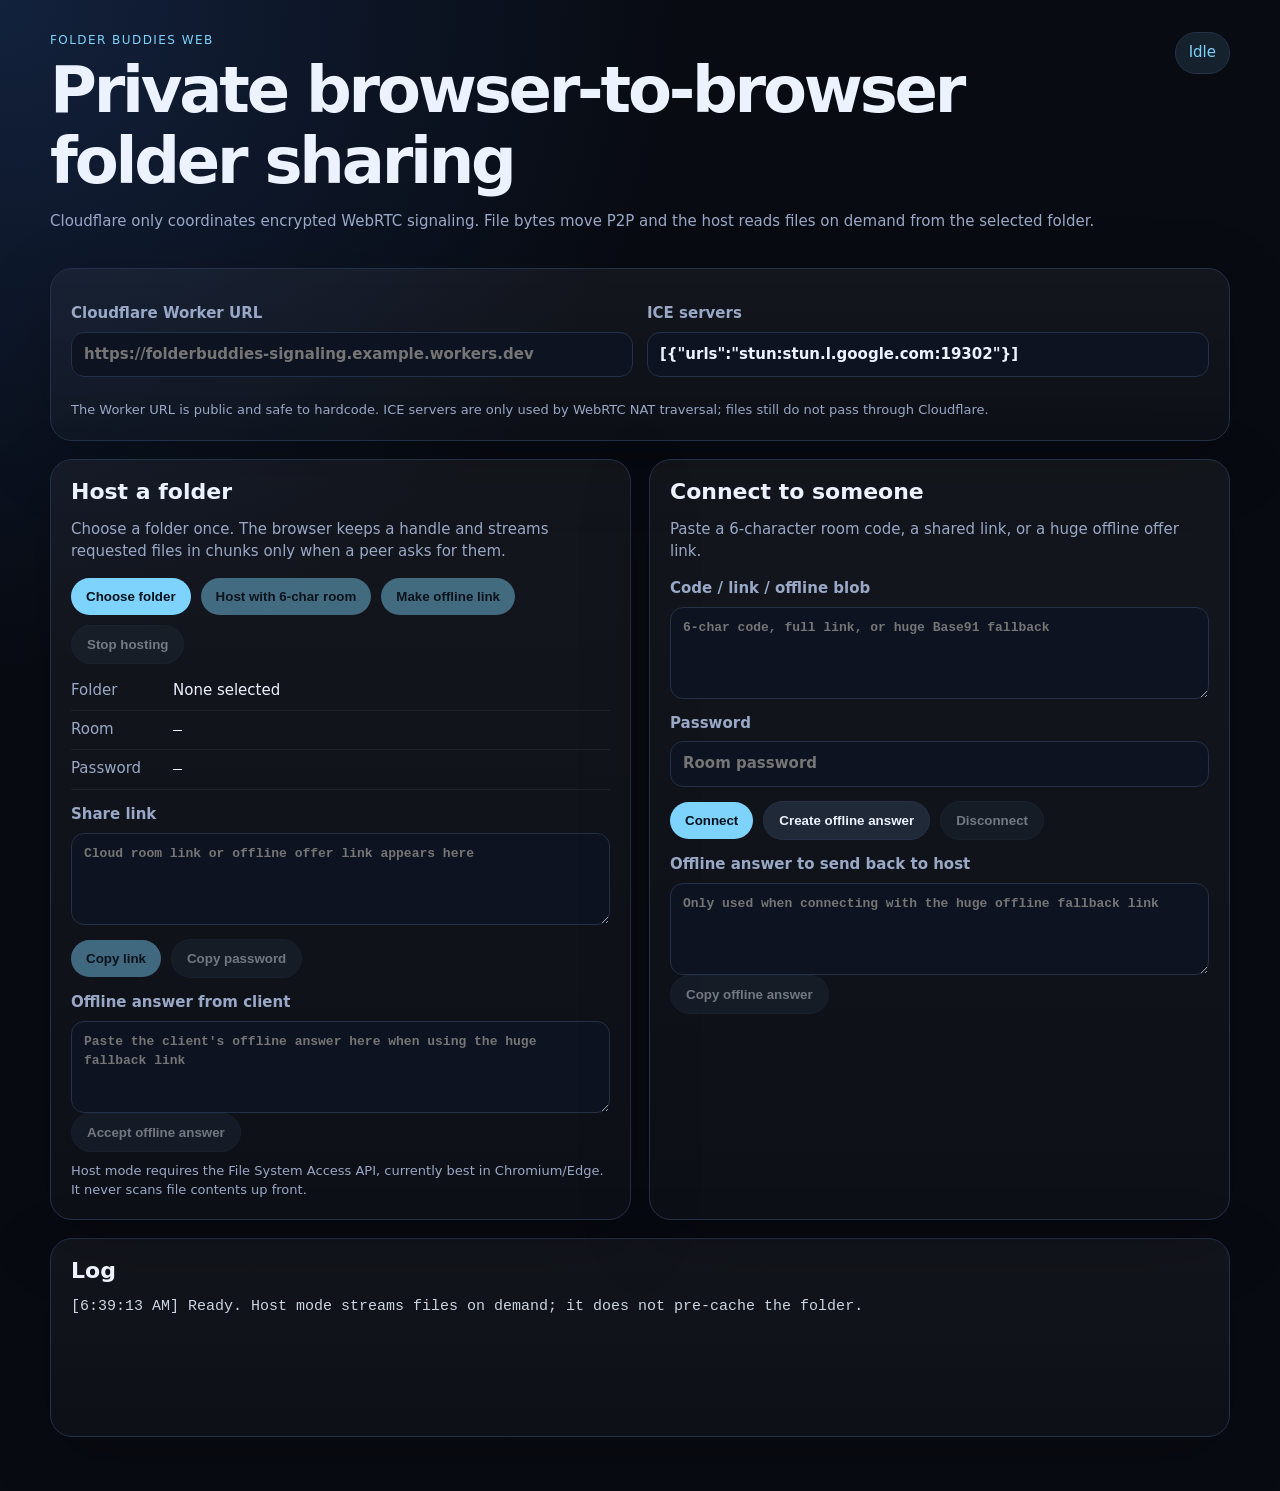
==== web/index.html @ 63b1fb80 "first implementation" ====
<!doctype html>
<html lang="en">
<head>
  <meta charset="utf-8">
  <meta name="viewport" content="width=device-width, initial-scale=1">
  <title>Folder Buddies Web</title>
  <link rel="icon" href="icon.png">
  <link rel="stylesheet" href="style.css">
</head>
<body>
  <main class="shell">
    <header class="hero">
      <div>
        <p class="eyebrow">Folder Buddies Web</p>
        <h1>Private browser-to-browser folder sharing</h1>
        <p class="muted">Cloudflare only coordinates encrypted WebRTC signaling. File bytes move P2P and the host reads files on demand from the selected folder.</p>
      </div>
      <div class="status-pill" id="connectionState">Idle</div>
    </header>

    <section class="card config-card">
      <label>
        Cloudflare Worker URL
        <input id="workerUrl" type="url" placeholder="https://folderbuddies-signaling.example.workers.dev">
      </label>
      <label>
        ICE servers
        <input id="iceServers" spellcheck="false" value='[{"urls":"stun:stun.l.google.com:19302"}]'>
      </label>
      <p class="hint">The Worker URL is public and safe to hardcode. ICE servers are only used by WebRTC NAT traversal; files still do not pass through Cloudflare.</p>
    </section>

    <section class="grid two">
      <article class="card">
        <h2>Host a folder</h2>
        <p class="muted">Choose a folder once. The browser keeps a handle and streams requested files in chunks only when a peer asks for them.</p>
        <div class="row wrap">
          <button id="pickFolder">Choose folder</button>
          <button id="hostCloud" disabled>Host with 6-char room</button>
          <button id="hostOffline" disabled>Make offline link</button>
          <button id="stopHost" disabled class="secondary">Stop hosting</button>
        </div>
        <dl class="facts">
          <div><dt>Folder</dt><dd id="hostFolder">None selected</dd></div>
          <div><dt>Room</dt><dd><code id="hostRoom">—</code></dd></div>
          <div><dt>Password</dt><dd><code id="hostPassword">—</code></dd></div>
        </dl>
        <label>
          Share link
          <textarea id="shareLink" readonly placeholder="Cloud room link or offline offer link appears here"></textarea>
        </label>
        <div class="row wrap">
          <button id="copyShare" disabled>Copy link</button>
          <button id="copyPassword" disabled class="secondary">Copy password</button>
        </div>
        <label>
          Offline answer from client
          <textarea id="offlineAnswer" placeholder="Paste the client's offline answer here when using the huge fallback link"></textarea>
        </label>
        <button id="acceptOfflineAnswer" disabled class="secondary">Accept offline answer</button>
        <p class="hint">Host mode requires the File System Access API, currently best in Chromium/Edge. It never scans file contents up front.</p>
      </article>

      <article class="card">
        <h2>Connect to someone</h2>
        <p class="muted">Paste a 6-character room code, a shared link, or a huge offline offer link.</p>
        <label>
          Code / link / offline blob
          <textarea id="joinCode" placeholder="6-char code, full link, or huge Base91 fallback"></textarea>
        </label>
        <label>
          Password
          <input id="joinPassword" type="text" autocomplete="off" placeholder="Room password">
        </label>
        <div class="row wrap">
          <button id="joinCloud">Connect</button>
          <button id="makeOfflineAnswer" class="secondary">Create offline answer</button>
          <button id="disconnect" disabled class="secondary">Disconnect</button>
        </div>
        <label>
          Offline answer to send back to host
          <textarea id="offlineAnswerOut" readonly placeholder="Only used when connecting with the huge offline fallback link"></textarea>
        </label>
        <button id="copyOfflineAnswer" disabled class="secondary">Copy offline answer</button>
      </article>
    </section>

    <section class="card explorer" id="explorer" hidden>
      <div class="explorer-head">
        <div>
          <h2>Remote file explorer</h2>
          <p id="remoteStatus" class="muted">Waiting for the data channel…</p>
        </div>
        <button id="upButton" class="secondary">Up</button>
      </div>
      <div class="pathbar"><span>Path:</span> <code id="currentPath">/</code></div>
      <table>
        <thead>
          <tr><th>Name</th><th>Type</th><th>Size</th><th>Modified</th><th></th></tr>
        </thead>
        <tbody id="fileRows"></tbody>
      </table>
      <div id="transfers" class="transfers"></div>
    </section>

    <section class="card log-card">
      <h2>Log</h2>
      <pre id="log"></pre>
    </section>
  </main>

  <script src="config.js"></script>
  <script src="app.js"></script>
</body>
</html>
---- web/style.css ----
:root {
  color-scheme: dark;
  --bg: #080b12;
  --card: #111827;
  --card2: #0d1320;
  --text: #edf2ff;
  --muted: #9aa8c7;
  --line: #253148;
  --accent: #7dd3fc;
  --danger: #fb7185;
  --ok: #86efac;
}
* { box-sizing: border-box; }
body {
  margin: 0;
  min-height: 100vh;
  background: radial-gradient(circle at top left, #12213c, var(--bg) 42rem);
  color: var(--text);
  font: 15px/1.45 system-ui, -apple-system, BlinkMacSystemFont, "Segoe UI", sans-serif;
}
.shell { width: min(1180px, calc(100vw - 32px)); margin: 0 auto; padding: 32px 0 56px; }
.hero { display: flex; justify-content: space-between; gap: 24px; align-items: flex-start; margin-bottom: 20px; }
.eyebrow { color: var(--accent); text-transform: uppercase; letter-spacing: .12em; font-size: 12px; margin: 0 0 6px; }
h1, h2 { margin: 0; line-height: 1.1; }
h1 { font-size: clamp(34px, 5vw, 64px); letter-spacing: -0.05em; }
h2 { font-size: 22px; }
.muted, .hint { color: var(--muted); }
.hint { font-size: 13px; margin: 10px 0 0; }
.grid { display: grid; gap: 18px; margin-top: 18px; }
.two { grid-template-columns: repeat(2, minmax(0, 1fr)); }
.card {
  background: linear-gradient(180deg, rgba(255,255,255,.045), rgba(255,255,255,.02));
  border: 1px solid var(--line);
  border-radius: 22px;
  padding: 20px;
  box-shadow: 0 20px 70px rgba(0,0,0,.22);
}
.config-card { display: grid; grid-template-columns: 1fr 1fr; gap: 14px; align-items: end; }
.config-card .hint { grid-column: 1 / -1; }
label { display: grid; gap: 7px; color: var(--muted); font-weight: 650; margin-top: 14px; }
input, textarea {
  width: 100%;
  border: 1px solid var(--line);
  background: var(--card2);
  color: var(--text);
  border-radius: 13px;
  padding: 11px 12px;
  font: inherit;
}
textarea { min-height: 92px; resize: vertical; font-family: ui-monospace, SFMono-Regular, Menlo, Consolas, monospace; font-size: 13px; }
button {
  border: 0;
  background: var(--accent);
  color: #04101b;
  border-radius: 999px;
  padding: 11px 15px;
  font-weight: 800;
  cursor: pointer;
}
button.secondary { background: #1f2937; color: var(--text); border: 1px solid var(--line); }
button:disabled { opacity: .45; cursor: not-allowed; }
.row { display: flex; gap: 10px; align-items: center; margin-top: 14px; }
.wrap { flex-wrap: wrap; }
.status-pill { border: 1px solid var(--line); background: rgba(125, 211, 252, .11); color: var(--accent); padding: 9px 13px; border-radius: 999px; white-space: nowrap; }
.facts { display: grid; gap: 8px; margin: 16px 0 0; }
.facts div { display: grid; grid-template-columns: 92px 1fr; gap: 10px; border-bottom: 1px solid rgba(255,255,255,.06); padding-bottom: 8px; }
dt { color: var(--muted); } dd { margin: 0; overflow-wrap: anywhere; }
code { font-family: ui-monospace, SFMono-Regular, Menlo, Consolas, monospace; }
.explorer { margin-top: 18px; }
.explorer-head { display: flex; justify-content: space-between; align-items: flex-start; gap: 16px; }
.pathbar { margin: 12px 0; color: var(--muted); }
table { width: 100%; border-collapse: collapse; overflow: hidden; }
th, td { text-align: left; padding: 11px 10px; border-bottom: 1px solid rgba(255,255,255,.07); }
th { color: var(--muted); font-size: 13px; font-weight: 750; }
td.name { font-weight: 750; }
tr.dir td.name { color: var(--accent); cursor: pointer; }
.transfers { display: grid; gap: 8px; margin-top: 14px; }
.transfer { background: var(--card2); border: 1px solid var(--line); border-radius: 13px; padding: 10px 12px; }
progress { width: 100%; accent-color: var(--accent); }
.log-card { margin-top: 18px; }
#log { min-height: 120px; max-height: 280px; overflow: auto; white-space: pre-wrap; color: #cbd5e1; margin: 12px 0 0; }
.ok { color: var(--ok); }
.err { color: var(--danger); }
@media (max-width: 820px) {
  .two, .config-card { grid-template-columns: 1fr; }
  .hero { display: block; }
  .status-pill { display: inline-block; margin-top: 16px; }
  th:nth-child(4), td:nth-child(4) { display: none; }
}
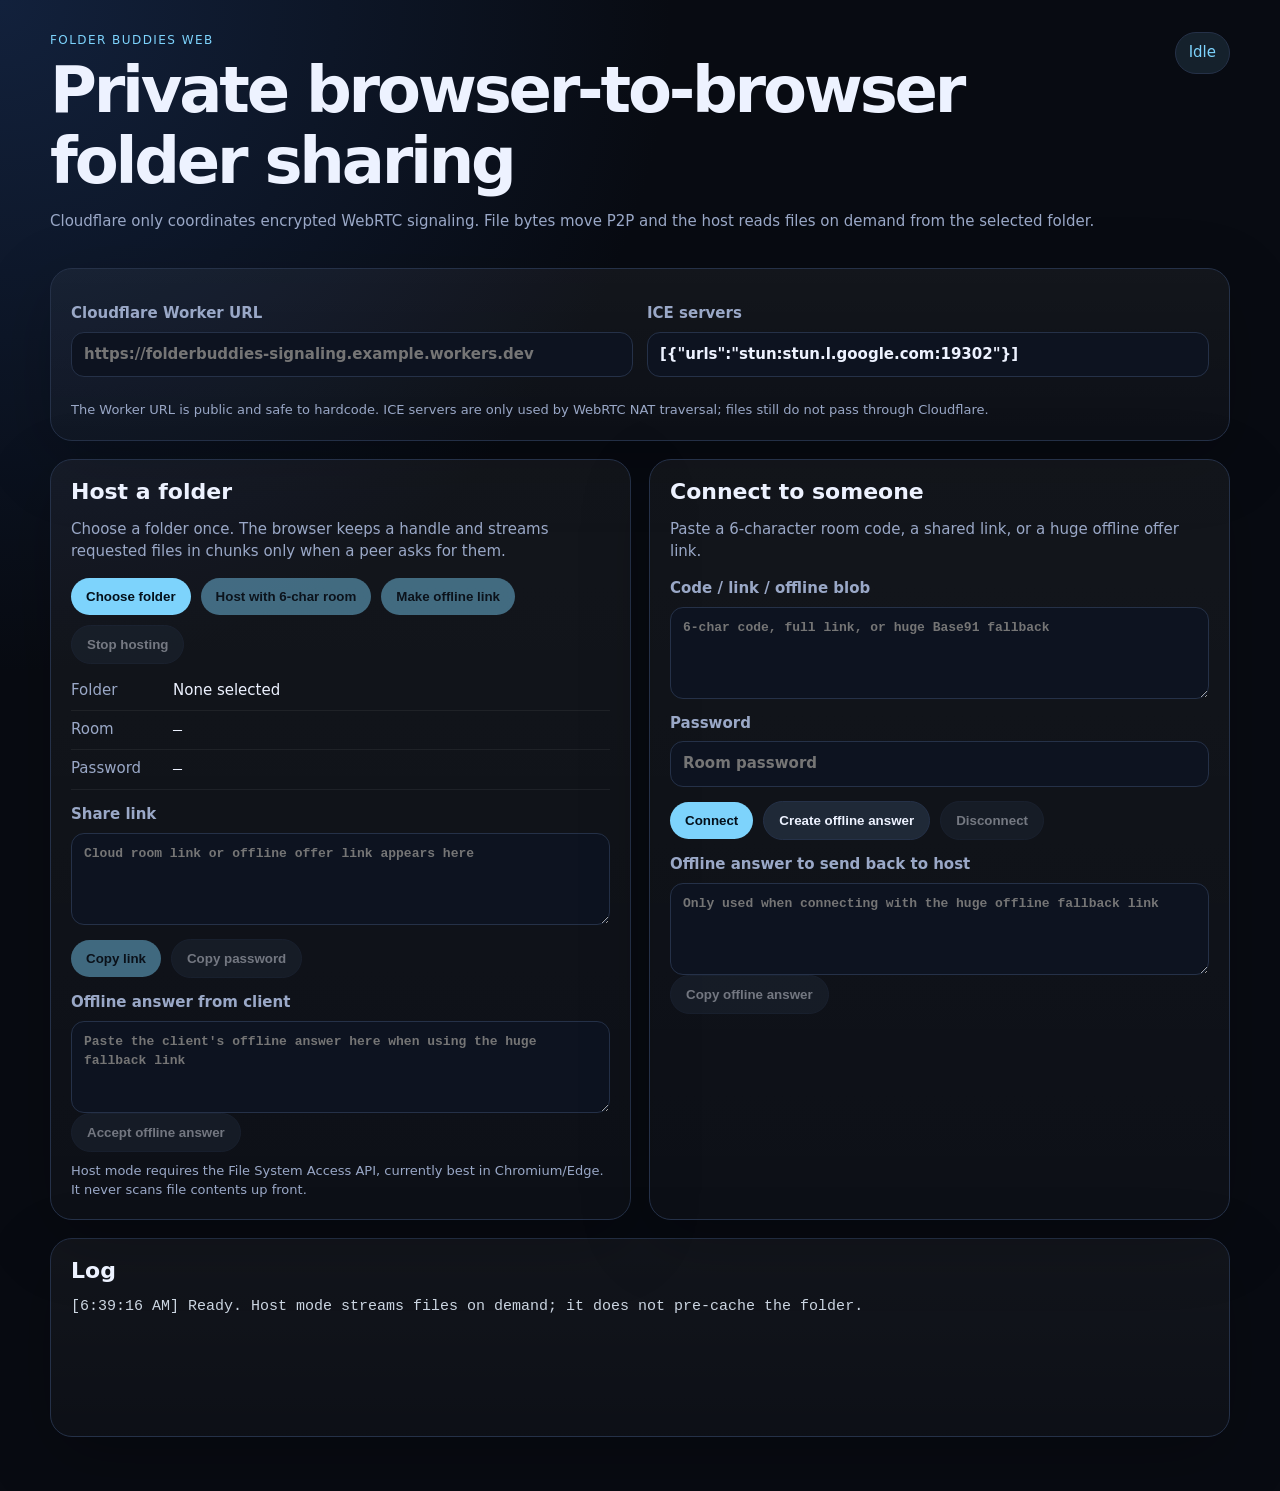
==== commit 967e4eb3: "added turnstile support" ====
--- a/web/index.html
+++ b/web/index.html
@@ -28,6 +28,13 @@
         <input id="iceServers" spellcheck="false" value='[{"urls":"stun:stun.l.google.com:19302"}]'>
       </label>
       <p class="hint">The Worker URL is public and safe to hardcode. ICE servers are only used by WebRTC NAT traversal; files still do not pass through Cloudflare.</p>
+    </section>
+
+    <section class="card turnstile-card" id="turnstileBox" hidden>
+      <h2>Browser check</h2>
+      <p class="muted">Cloud rooms use Cloudflare Turnstile to slow down bots before opening signaling. Offline fallback does not need it.</p>
+      <div id="turnstileWidget" class="turnstile-widget"></div>
+      <p id="turnstileStatus" class="hint">Waiting for Turnstile…</p>
     </section>
 
     <section class="grid two">
@@ -110,6 +117,7 @@
   </main>
 
   <script src="config.js"></script>
+  <script src="https://challenges.cloudflare.com/turnstile/v0/api.js?render=explicit" async defer></script>
   <script src="app.js"></script>
 </body>
 </html>
--- a/web/style.css
+++ b/web/style.css
@@ -37,6 +37,8 @@
 }
 .config-card { display: grid; grid-template-columns: 1fr 1fr; gap: 14px; align-items: end; }
 .config-card .hint { grid-column: 1 / -1; }
+.turnstile-card { margin-top: 18px; }
+.turnstile-widget { min-height: 70px; display: flex; align-items: center; }
 label { display: grid; gap: 7px; color: var(--muted); font-weight: 650; margin-top: 14px; }
 input, textarea {
   width: 100%;
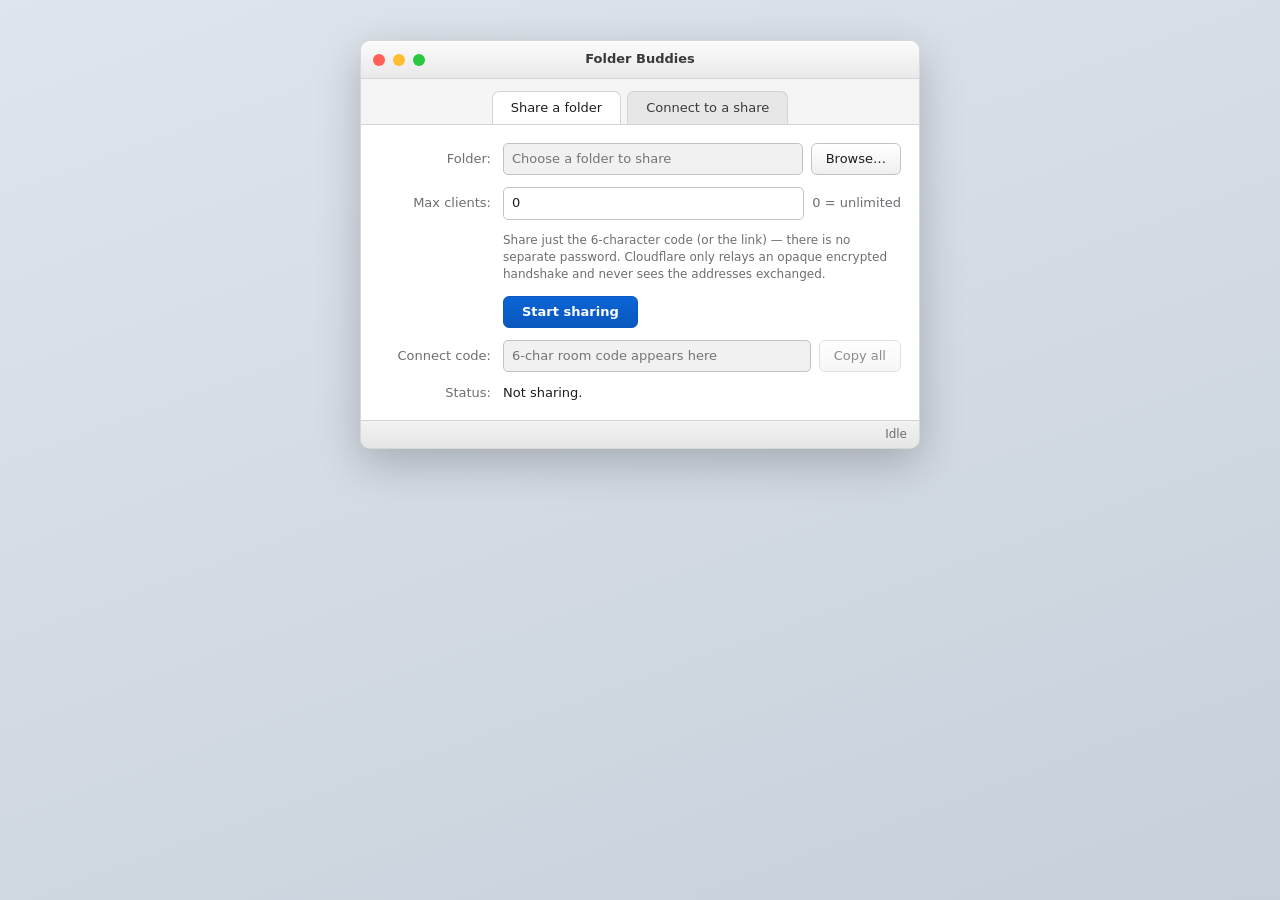
==== commit a0967349: "encryption rewrite" ====
--- a/web/index.html
+++ b/web/index.html
@@ -3,121 +3,111 @@
 <head>
   <meta charset="utf-8">
   <meta name="viewport" content="width=device-width, initial-scale=1">
-  <title>Folder Buddies Web</title>
-  <link rel="icon" href="icon.png">
+  <title>Folder Buddies</title>
+  <link rel="icon" href="icon.png" type="image/png">
+  <link rel="apple-touch-icon" href="icon.png">
   <link rel="stylesheet" href="style.css">
 </head>
 <body>
-  <main class="shell">
-    <header class="hero">
-      <div>
-        <p class="eyebrow">Folder Buddies Web</p>
-        <h1>Private browser-to-browser folder sharing</h1>
-        <p class="muted">Cloudflare only coordinates encrypted WebRTC signaling. File bytes move P2P and the host reads files on demand from the selected folder.</p>
+  <main class="window" aria-label="Folder Buddies">
+    <div class="titlebar">
+      <div class="dots" aria-hidden="true">
+        <span class="dot red"></span>
+        <span class="dot yellow"></span>
+        <span class="dot green"></span>
       </div>
-      <div class="status-pill" id="connectionState">Idle</div>
-    </header>
+      Folder Buddies
+    </div>
 
-    <section class="card config-card">
-      <label>
-        Cloudflare Worker URL
-        <input id="workerUrl" type="url" placeholder="https://folderbuddies-signaling.example.workers.dev">
-      </label>
-      <label>
-        ICE servers
-        <input id="iceServers" spellcheck="false" value='[{"urls":"stun:stun.l.google.com:19302"}]'>
-      </label>
-      <p class="hint">The Worker URL is public and safe to hardcode. ICE servers are only used by WebRTC NAT traversal; files still do not pass through Cloudflare.</p>
+    <div class="tabbar" role="tablist">
+      <button class="tab active" data-tab="share" role="tab" aria-selected="true">Share a folder</button>
+      <button class="tab" data-tab="connect" role="tab" aria-selected="false">Connect to a share</button>
+    </div>
+
+    <section class="tabpage" data-page="share" role="tabpanel">
+      <form onsubmit="return false">
+        <div class="row">
+          <label for="folderInput">Folder:</label>
+          <div class="field">
+            <input id="folderInput" type="text" readonly placeholder="Choose a folder to share">
+            <button id="browseFolder" type="button">Browse…</button>
+          </div>
+        </div>
+
+        <div class="row">
+          <label for="maxClients">Max clients:</label>
+          <div class="field">
+            <input id="maxClients" type="number" min="0" max="9999" step="1" value="0">
+            <span class="hint">0 = unlimited</span>
+          </div>
+        </div>
+
+        <div class="row">
+          <span></span>
+          <p class="note">Share just the 6-character code (or the link) — there is no separate
+          password. Cloudflare only relays an opaque encrypted handshake and never sees the
+          addresses exchanged.</p>
+        </div>
+
+        <div class="row">
+          <span></span>
+          <button id="shareToggle" type="button" class="primary">Start sharing</button>
+        </div>
+
+        <div class="row">
+          <label for="connectCode">Connect code:</label>
+          <div class="field">
+            <input id="connectCode" type="text" readonly placeholder="6-char room code appears here">
+            <button id="copyAll" type="button" disabled>Copy all</button>
+          </div>
+        </div>
+
+        <div class="row">
+          <label>Status:</label>
+          <span id="shareStatus" class="statusvalue">Not sharing.</span>
+        </div>
+      </form>
     </section>
 
-    <section class="card turnstile-card" id="turnstileBox" hidden>
-      <h2>Browser check</h2>
-      <p class="muted">Cloud rooms use Cloudflare Turnstile to slow down bots before opening signaling. Offline fallback does not need it.</p>
-      <div id="turnstileWidget" class="turnstile-widget"></div>
-      <p id="turnstileStatus" class="hint">Waiting for Turnstile…</p>
+    <section class="tabpage" data-page="connect" role="tabpanel" hidden>
+      <form onsubmit="return false">
+        <div class="row">
+          <label for="connectInput">Connect code:</label>
+          <input id="connectInput" type="text" autocomplete="off" placeholder="paste the 6-char room code or share link">
+        </div>
+
+        <div class="row">
+          <span></span>
+          <button id="connectToggle" type="button" class="primary">Connect &amp; browse</button>
+        </div>
+
+        <div class="row">
+          <label>Status:</label>
+          <span id="connectStatus" class="statusvalue">Not connected.</span>
+        </div>
+      </form>
+
+      <section id="explorer" class="explorer" hidden aria-label="Remote files">
+        <div class="explorerbar">
+          <code id="currentPath">/</code>
+          <button id="upButton" type="button">Up</button>
+        </div>
+        <table>
+          <thead><tr><th>Name</th><th>Size</th><th></th></tr></thead>
+          <tbody id="fileRows"></tbody>
+        </table>
+        <div id="transfers"></div>
+      </section>
     </section>
 
-    <section class="grid two">
-      <article class="card">
-        <h2>Host a folder</h2>
-        <p class="muted">Choose a folder once. The browser keeps a handle and streams requested files in chunks only when a peer asks for them.</p>
-        <div class="row wrap">
-          <button id="pickFolder">Choose folder</button>
-          <button id="hostCloud" disabled>Host with 6-char room</button>
-          <button id="hostOffline" disabled>Make offline link</button>
-          <button id="stopHost" disabled class="secondary">Stop hosting</button>
-        </div>
-        <dl class="facts">
-          <div><dt>Folder</dt><dd id="hostFolder">None selected</dd></div>
-          <div><dt>Room</dt><dd><code id="hostRoom">—</code></dd></div>
-          <div><dt>Password</dt><dd><code id="hostPassword">—</code></dd></div>
-        </dl>
-        <label>
-          Share link
-          <textarea id="shareLink" readonly placeholder="Cloud room link or offline offer link appears here"></textarea>
-        </label>
-        <div class="row wrap">
-          <button id="copyShare" disabled>Copy link</button>
-          <button id="copyPassword" disabled class="secondary">Copy password</button>
-        </div>
-        <label>
-          Offline answer from client
-          <textarea id="offlineAnswer" placeholder="Paste the client's offline answer here when using the huge fallback link"></textarea>
-        </label>
-        <button id="acceptOfflineAnswer" disabled class="secondary">Accept offline answer</button>
-        <p class="hint">Host mode requires the File System Access API, currently best in Chromium/Edge. It never scans file contents up front.</p>
-      </article>
+    <div class="statusbar"><span id="statsLabel">Idle</span></div>
+  </main>
 
-      <article class="card">
-        <h2>Connect to someone</h2>
-        <p class="muted">Paste a 6-character room code, a shared link, or a huge offline offer link.</p>
-        <label>
-          Code / link / offline blob
-          <textarea id="joinCode" placeholder="6-char code, full link, or huge Base91 fallback"></textarea>
-        </label>
-        <label>
-          Password
-          <input id="joinPassword" type="text" autocomplete="off" placeholder="Room password">
-        </label>
-        <div class="row wrap">
-          <button id="joinCloud">Connect</button>
-          <button id="makeOfflineAnswer" class="secondary">Create offline answer</button>
-          <button id="disconnect" disabled class="secondary">Disconnect</button>
-        </div>
-        <label>
-          Offline answer to send back to host
-          <textarea id="offlineAnswerOut" readonly placeholder="Only used when connecting with the huge offline fallback link"></textarea>
-        </label>
-        <button id="copyOfflineAnswer" disabled class="secondary">Copy offline answer</button>
-      </article>
-    </section>
-
-    <section class="card explorer" id="explorer" hidden>
-      <div class="explorer-head">
-        <div>
-          <h2>Remote file explorer</h2>
-          <p id="remoteStatus" class="muted">Waiting for the data channel…</p>
-        </div>
-        <button id="upButton" class="secondary">Up</button>
-      </div>
-      <div class="pathbar"><span>Path:</span> <code id="currentPath">/</code></div>
-      <table>
-        <thead>
-          <tr><th>Name</th><th>Type</th><th>Size</th><th>Modified</th><th></th></tr>
-        </thead>
-        <tbody id="fileRows"></tbody>
-      </table>
-      <div id="transfers" class="transfers"></div>
-    </section>
-
-    <section class="card log-card">
-      <h2>Log</h2>
-      <pre id="log"></pre>
-    </section>
-  </main>
+  <div id="toast" role="status" aria-live="polite"></div>
+  <div id="turnstileMount" class="turnstile-mount" aria-hidden="true"></div>
 
   <script src="config.js"></script>
   <script src="https://challenges.cloudflare.com/turnstile/v0/api.js?render=explicit" async defer></script>
-  <script src="app.js"></script>
+  <script type="module" src="app.js"></script>
 </body>
 </html>
--- a/web/style.css
+++ b/web/style.css
@@ -1,91 +1,214 @@
 :root {
-  color-scheme: dark;
-  --bg: #080b12;
-  --card: #111827;
-  --card2: #0d1320;
-  --text: #edf2ff;
-  --muted: #9aa8c7;
-  --line: #253148;
-  --accent: #7dd3fc;
-  --danger: #fb7185;
-  --ok: #86efac;
+  --bg-top: #dfe5ec;
+  --bg-bottom: #c7d0db;
+  --window: #f5f5f5;
+  --panel: #ffffff;
+  --text: #1d1d1f;
+  --muted: #6e6e73;
+  --line: #d4d4d7;
+  --field-border: #c2c2c5;
+  --field-readonly: #f1f1f2;
+  --accent: #0a64d6;
+  --accent-dark: #0a58bd;
+  --radius: 10px;
 }
 * { box-sizing: border-box; }
 body {
   margin: 0;
   min-height: 100vh;
-  background: radial-gradient(circle at top left, #12213c, var(--bg) 42rem);
+  display: flex;
+  align-items: flex-start;
+  justify-content: center;
+  padding: 40px 16px;
+  background: linear-gradient(160deg, var(--bg-top), var(--bg-bottom));
   color: var(--text);
-  font: 15px/1.45 system-ui, -apple-system, BlinkMacSystemFont, "Segoe UI", sans-serif;
-}
-.shell { width: min(1180px, calc(100vw - 32px)); margin: 0 auto; padding: 32px 0 56px; }
-.hero { display: flex; justify-content: space-between; gap: 24px; align-items: flex-start; margin-bottom: 20px; }
-.eyebrow { color: var(--accent); text-transform: uppercase; letter-spacing: .12em; font-size: 12px; margin: 0 0 6px; }
-h1, h2 { margin: 0; line-height: 1.1; }
-h1 { font-size: clamp(34px, 5vw, 64px); letter-spacing: -0.05em; }
-h2 { font-size: 22px; }
-.muted, .hint { color: var(--muted); }
-.hint { font-size: 13px; margin: 10px 0 0; }
-.grid { display: grid; gap: 18px; margin-top: 18px; }
-.two { grid-template-columns: repeat(2, minmax(0, 1fr)); }
-.card {
-  background: linear-gradient(180deg, rgba(255,255,255,.045), rgba(255,255,255,.02));
+  font: 13px/1.4 -apple-system, BlinkMacSystemFont, "Segoe UI", system-ui, sans-serif;
+}
+
+/* Native-style window frame */
+.window {
+  width: 560px;
+  max-width: 100%;
+  background: var(--window);
+  border: 1px solid rgba(0, 0, 0, .12);
+  border-radius: var(--radius);
+  box-shadow: 0 14px 44px rgba(0, 0, 0, .22);
+  overflow: hidden;
+}
+.titlebar {
+  position: relative;
+  height: 38px;
+  display: flex;
+  align-items: center;
+  justify-content: center;
+  background: linear-gradient(#fbfbfb, #e9e9e9);
+  border-bottom: 1px solid var(--line);
+  font-weight: 600;
+  color: #3a3a3c;
+  user-select: none;
+}
+.titlebar .dots { position: absolute; left: 12px; display: flex; gap: 8px; }
+.titlebar .dot { width: 12px; height: 12px; border-radius: 50%; }
+.dot.red { background: #ff5f57; }
+.dot.yellow { background: #febc2e; }
+.dot.green { background: #28c840; }
+
+/* Tab bar */
+.tabbar {
+  display: flex;
+  gap: 6px;
+  justify-content: center;
+  padding: 12px 0 0;
+  background: var(--window);
+}
+.tab {
+  appearance: none;
   border: 1px solid var(--line);
-  border-radius: 22px;
-  padding: 20px;
-  box-shadow: 0 20px 70px rgba(0,0,0,.22);
-}
-.config-card { display: grid; grid-template-columns: 1fr 1fr; gap: 14px; align-items: end; }
-.config-card .hint { grid-column: 1 / -1; }
-.turnstile-card { margin-top: 18px; }
-.turnstile-widget { min-height: 70px; display: flex; align-items: center; }
-label { display: grid; gap: 7px; color: var(--muted); font-weight: 650; margin-top: 14px; }
-input, textarea {
+  border-bottom: none;
+  background: #e7e7e7;
+  color: #3a3a3c;
+  padding: 7px 18px;
+  font: inherit;
+  font-weight: 500;
+  border-radius: 7px 7px 0 0;
+  cursor: pointer;
+}
+.tab.active { background: var(--panel); color: var(--text); }
+
+/* Tab pages */
+.tabpage {
+  background: var(--panel);
+  border-top: 1px solid var(--line);
+  padding: 18px;
+}
+form { display: grid; gap: 12px; }
+.row {
+  display: grid;
+  grid-template-columns: 112px 1fr;
+  align-items: center;
+  gap: 12px;
+}
+.row > label { justify-self: end; color: var(--muted); }
+.field { display: flex; align-items: center; gap: 8px; min-width: 0; }
+.field input { flex: 1; min-width: 0; }
+.hint { color: var(--muted); white-space: nowrap; }
+
+input[type="text"], input[type="number"] {
   width: 100%;
+  background: #fff;
+  border: 1px solid var(--field-border);
+  border-radius: 5px;
+  padding: 6px 8px;
+  font: inherit;
+  color: var(--text);
+}
+input:read-only { background: var(--field-readonly); color: #444; }
+input:focus {
+  outline: none;
+  border-color: var(--accent);
+  box-shadow: 0 0 0 3px rgba(10, 100, 214, .18);
+}
+
+button {
+  appearance: none;
+  border: 1px solid var(--field-border);
+  background: linear-gradient(#ffffff, #efefef);
+  color: var(--text);
+  border-radius: 6px;
+  padding: 6px 14px;
+  font: inherit;
+  cursor: pointer;
+}
+button:hover { background: linear-gradient(#ffffff, #e8e8e8); }
+button:active { background: #e1e1e1; }
+button:disabled { opacity: .5; cursor: default; }
+button.primary {
+  justify-self: start;
+  background: linear-gradient(var(--accent), var(--accent-dark));
+  border-color: var(--accent-dark);
+  color: #fff;
+  font-weight: 600;
+  padding: 6px 18px;
+}
+button.primary:hover { filter: brightness(1.06); }
+
+.note { margin: 0; color: var(--muted); font-size: 12px; line-height: 1.45; }
+.statusvalue { color: var(--text); }
+
+/* Status bar */
+.statusbar {
+  display: flex;
+  justify-content: flex-end;
+  background: linear-gradient(#f2f2f2, #e6e6e6);
+  border-top: 1px solid var(--line);
+  padding: 5px 12px;
+  font-size: 12px;
+  color: var(--muted);
+}
+
+/* Remote file explorer */
+.explorer { margin-top: 16px; border-top: 1px solid var(--line); padding-top: 14px; }
+.explorerbar {
+  display: flex;
+  justify-content: space-between;
+  align-items: center;
+  gap: 10px;
+  margin-bottom: 10px;
+}
+.explorerbar code {
+  background: #f0f0f0;
   border: 1px solid var(--line);
-  background: var(--card2);
-  color: var(--text);
-  border-radius: 13px;
-  padding: 11px 12px;
-  font: inherit;
-}
-textarea { min-height: 92px; resize: vertical; font-family: ui-monospace, SFMono-Regular, Menlo, Consolas, monospace; font-size: 13px; }
-button {
-  border: 0;
-  background: var(--accent);
-  color: #04101b;
-  border-radius: 999px;
-  padding: 11px 15px;
-  font-weight: 800;
-  cursor: pointer;
-}
-button.secondary { background: #1f2937; color: var(--text); border: 1px solid var(--line); }
-button:disabled { opacity: .45; cursor: not-allowed; }
-.row { display: flex; gap: 10px; align-items: center; margin-top: 14px; }
-.wrap { flex-wrap: wrap; }
-.status-pill { border: 1px solid var(--line); background: rgba(125, 211, 252, .11); color: var(--accent); padding: 9px 13px; border-radius: 999px; white-space: nowrap; }
-.facts { display: grid; gap: 8px; margin: 16px 0 0; }
-.facts div { display: grid; grid-template-columns: 92px 1fr; gap: 10px; border-bottom: 1px solid rgba(255,255,255,.06); padding-bottom: 8px; }
-dt { color: var(--muted); } dd { margin: 0; overflow-wrap: anywhere; }
-code { font-family: ui-monospace, SFMono-Regular, Menlo, Consolas, monospace; }
-.explorer { margin-top: 18px; }
-.explorer-head { display: flex; justify-content: space-between; align-items: flex-start; gap: 16px; }
-.pathbar { margin: 12px 0; color: var(--muted); }
-table { width: 100%; border-collapse: collapse; overflow: hidden; }
-th, td { text-align: left; padding: 11px 10px; border-bottom: 1px solid rgba(255,255,255,.07); }
-th { color: var(--muted); font-size: 13px; font-weight: 750; }
-td.name { font-weight: 750; }
+  border-radius: 5px;
+  padding: 3px 8px;
+  font-family: ui-monospace, SFMono-Regular, Menlo, Consolas, monospace;
+}
+table { width: 100%; border-collapse: collapse; }
+th, td { padding: 7px 8px; border-bottom: 1px solid #ececec; text-align: left; }
+th { color: var(--muted); font-weight: 600; font-size: 12px; }
+td.name { font-weight: 500; }
 tr.dir td.name { color: var(--accent); cursor: pointer; }
-.transfers { display: grid; gap: 8px; margin-top: 14px; }
-.transfer { background: var(--card2); border: 1px solid var(--line); border-radius: 13px; padding: 10px 12px; }
-progress { width: 100%; accent-color: var(--accent); }
-.log-card { margin-top: 18px; }
-#log { min-height: 120px; max-height: 280px; overflow: auto; white-space: pre-wrap; color: #cbd5e1; margin: 12px 0 0; }
-.ok { color: var(--ok); }
-.err { color: var(--danger); }
-@media (max-width: 820px) {
-  .two, .config-card { grid-template-columns: 1fr; }
-  .hero { display: block; }
-  .status-pill { display: inline-block; margin-top: 16px; }
-  th:nth-child(4), td:nth-child(4) { display: none; }
-}
+td.muted { color: var(--muted); text-align: center; }
+#transfers { display: grid; gap: 8px; margin-top: 12px; }
+.transfer {
+  background: #f7f7f7;
+  border: 1px solid var(--line);
+  border-radius: 6px;
+  padding: 10px;
+  font-size: 12px;
+}
+.transfer div { margin-bottom: 6px; }
+progress { width: 100%; height: 8px; }
+
+/* Toast */
+#toast {
+  position: fixed;
+  left: 50%;
+  bottom: 22px;
+  transform: translateX(-50%);
+  max-width: min(560px, calc(100vw - 24px));
+  background: #323234;
+  color: #fff;
+  border-radius: 8px;
+  padding: 9px 16px;
+  box-shadow: 0 8px 24px rgba(0, 0, 0, .3);
+  opacity: 0;
+  pointer-events: none;
+  transition: opacity .15s ease;
+}
+#toast.show { opacity: 1; }
+
+.turnstile-mount {
+  position: fixed;
+  width: 1px;
+  height: 1px;
+  overflow: hidden;
+  left: -10000px;
+  top: auto;
+}
+
+@media (max-width: 600px) {
+  .row { grid-template-columns: 1fr; gap: 6px; }
+  .row > label { justify-self: start; }
+  button.primary { justify-self: stretch; text-align: center; }
+  th:nth-child(2), td:nth-child(2) { display: none; }
+}
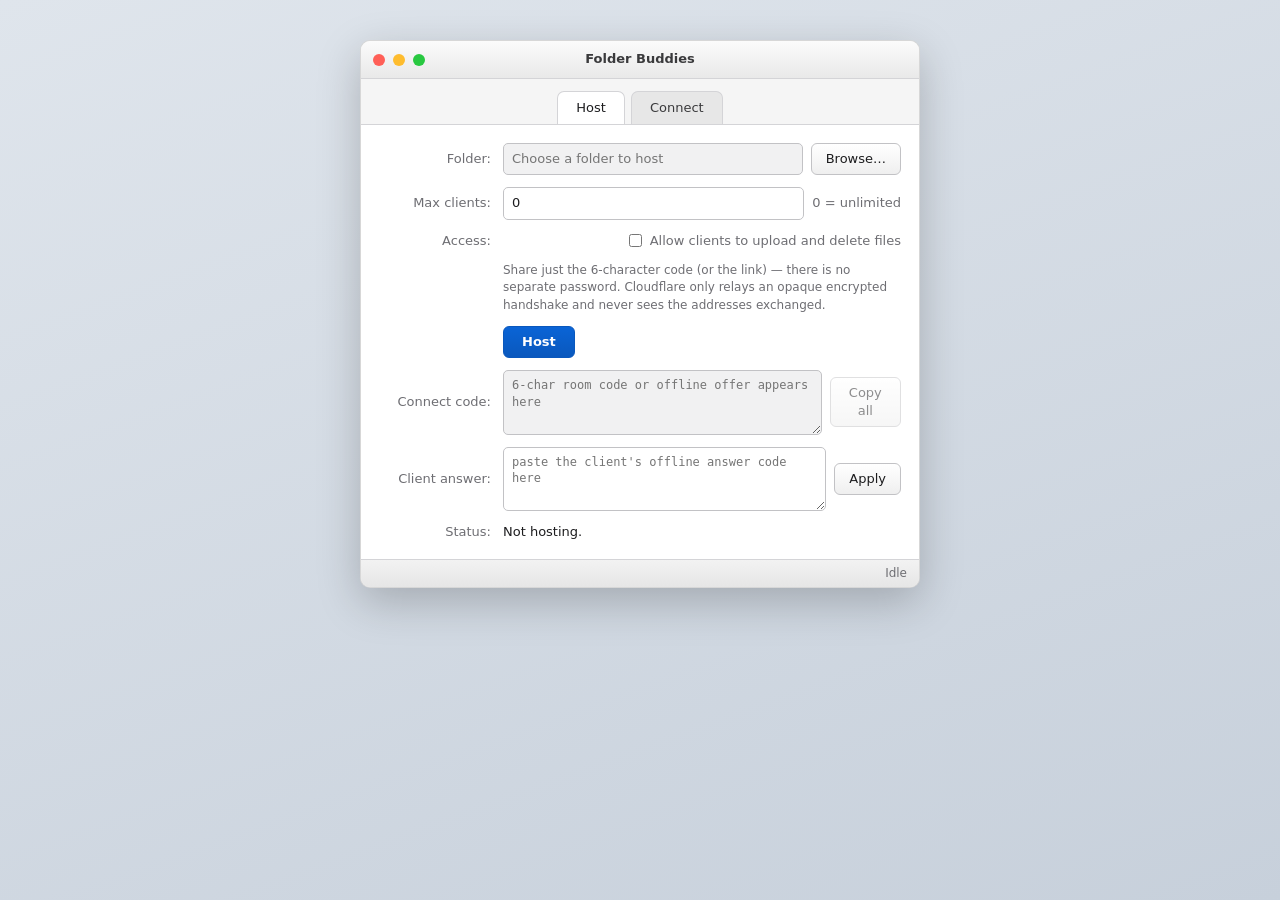
==== commit 5f51673f: "added fallback firebase" ====
--- a/web/index.html
+++ b/web/index.html
@@ -4,8 +4,9 @@
   <meta charset="utf-8">
   <meta name="viewport" content="width=device-width, initial-scale=1">
   <title>Folder Buddies</title>
-  <link rel="icon" href="icon.png" type="image/png">
-  <link rel="apple-touch-icon" href="icon.png">
+  <link rel="icon" href="favicon.ico" sizes="any">
+  <link rel="icon" href="favicon.png" type="image/png" sizes="512x512">
+  <link rel="apple-touch-icon" href="apple-touch-icon.png">
   <link rel="stylesheet" href="style.css">
 </head>
 <body>
@@ -20,8 +21,8 @@
     </div>
 
     <div class="tabbar" role="tablist">
-      <button class="tab active" data-tab="share" role="tab" aria-selected="true">Share a folder</button>
-      <button class="tab" data-tab="connect" role="tab" aria-selected="false">Connect to a share</button>
+      <button class="tab active" data-tab="share" role="tab" aria-selected="true">Host</button>
+      <button class="tab" data-tab="connect" role="tab" aria-selected="false">Connect</button>
     </div>
 
     <section class="tabpage" data-page="share" role="tabpanel">
@@ -29,7 +30,7 @@
         <div class="row">
           <label for="folderInput">Folder:</label>
           <div class="field">
-            <input id="folderInput" type="text" readonly placeholder="Choose a folder to share">
+            <input id="folderInput" type="text" readonly placeholder="Choose a folder to host">
             <button id="browseFolder" type="button">Browse…</button>
           </div>
         </div>
@@ -43,6 +44,14 @@
         </div>
 
         <div class="row">
+          <label for="allowWrites">Access:</label>
+          <label class="checkline">
+            <input id="allowWrites" type="checkbox">
+            Allow clients to upload and delete files
+          </label>
+        </div>
+
+        <div class="row">
           <span></span>
           <p class="note">Share just the 6-character code (or the link) — there is no separate
           password. Cloudflare only relays an opaque encrypted handshake and never sees the
@@ -51,20 +60,28 @@
 
         <div class="row">
           <span></span>
-          <button id="shareToggle" type="button" class="primary">Start sharing</button>
+          <button id="shareToggle" type="button" class="primary">Host</button>
         </div>
 
         <div class="row">
           <label for="connectCode">Connect code:</label>
           <div class="field">
-            <input id="connectCode" type="text" readonly placeholder="6-char room code appears here">
+            <textarea id="connectCode" readonly placeholder="6-char room code or offline offer appears here" rows="3"></textarea>
             <button id="copyAll" type="button" disabled>Copy all</button>
+          </div>
+        </div>
+
+        <div id="offlineAnswerRow" class="row" hidden>
+          <label for="offlineAnswerInput">Client answer:</label>
+          <div class="field">
+            <textarea id="offlineAnswerInput" placeholder="paste the client's offline answer code here" rows="3"></textarea>
+            <button id="applyOfflineAnswer" type="button">Apply</button>
           </div>
         </div>
 
         <div class="row">
           <label>Status:</label>
-          <span id="shareStatus" class="statusvalue">Not sharing.</span>
+          <span id="shareStatus" class="statusvalue">Not hosting.</span>
         </div>
       </form>
     </section>
@@ -73,7 +90,15 @@
       <form onsubmit="return false">
         <div class="row">
           <label for="connectInput">Connect code:</label>
-          <input id="connectInput" type="text" autocomplete="off" placeholder="paste the 6-char room code or share link">
+          <textarea id="connectInput" autocomplete="off" placeholder="paste the 6-char room code, share link, or offline offer code" rows="3"></textarea>
+        </div>
+
+        <div id="offlineAnswerOutRow" class="row" hidden>
+          <label for="offlineAnswerOut">Answer code:</label>
+          <div class="field">
+            <textarea id="offlineAnswerOut" readonly placeholder="send this back to the host" rows="3"></textarea>
+            <button id="copyOfflineAnswer" type="button">Copy answer</button>
+          </div>
         </div>
 
         <div class="row">
@@ -90,13 +115,28 @@
       <section id="explorer" class="explorer" hidden aria-label="Remote files">
         <div class="explorerbar">
           <code id="currentPath">/</code>
-          <button id="upButton" type="button">Up</button>
+          <div class="exploreractions">
+            <input id="uploadInput" type="file" multiple hidden>
+            <button id="uploadButton" type="button" disabled>Upload</button>
+            <button id="upButton" type="button">Up</button>
+          </div>
         </div>
+        <div id="dropzone" class="dropzone" hidden></div>
         <table>
           <thead><tr><th>Name</th><th>Size</th><th></th></tr></thead>
           <tbody id="fileRows"></tbody>
         </table>
         <div id="transfers"></div>
+        <section id="previewPanel" class="preview" hidden aria-label="File preview">
+          <div class="previewbar">
+            <strong id="previewTitle"></strong>
+            <div class="previewactions">
+              <button id="savePreview" type="button" hidden>Save</button>
+              <button id="closePreview" type="button">Close</button>
+            </div>
+          </div>
+          <div id="previewBody" class="previewbody"></div>
+        </section>
       </section>
     </section>
 
--- a/web/style.css
+++ b/web/style.css
@@ -92,8 +92,10 @@
 .field { display: flex; align-items: center; gap: 8px; min-width: 0; }
 .field input { flex: 1; min-width: 0; }
 .hint { color: var(--muted); white-space: nowrap; }
-
-input[type="text"], input[type="number"] {
+.checkline { display: flex; align-items: center; gap: 8px; color: var(--text); }
+.checkline input { margin: 0; }
+
+input[type="text"], input[type="number"], textarea {
   width: 100%;
   background: #fff;
   border: 1px solid var(--field-border);
@@ -102,8 +104,14 @@
   font: inherit;
   color: var(--text);
 }
-input:read-only { background: var(--field-readonly); color: #444; }
-input:focus {
+textarea {
+  min-height: 34px;
+  resize: vertical;
+  font-family: ui-monospace, SFMono-Regular, Menlo, Consolas, monospace;
+  font-size: 12px;
+}
+input:read-only, textarea:read-only { background: var(--field-readonly); color: #444; }
+input:focus, textarea:focus {
   outline: none;
   border-color: var(--accent);
   box-shadow: 0 0 0 3px rgba(10, 100, 214, .18);
@@ -155,6 +163,7 @@
   gap: 10px;
   margin-bottom: 10px;
 }
+.exploreractions { display: flex; align-items: center; gap: 8px; }
 .explorerbar code {
   background: #f0f0f0;
   border: 1px solid var(--line);
@@ -166,8 +175,24 @@
 th, td { padding: 7px 8px; border-bottom: 1px solid #ececec; text-align: left; }
 th { color: var(--muted); font-weight: 600; font-size: 12px; }
 td.name { font-weight: 500; }
-tr.dir td.name { color: var(--accent); cursor: pointer; }
+tr.dir td.name, tr.file td.name { color: var(--accent); cursor: pointer; }
+td.actions { display: flex; gap: 6px; flex-wrap: wrap; justify-content: flex-end; }
+button.danger { color: #b42318; }
 td.muted { color: var(--muted); text-align: center; }
+.dropzone {
+  border: 1px dashed var(--field-border);
+  border-radius: 7px;
+  background: #fafafa;
+  color: var(--muted);
+  padding: 12px;
+  text-align: center;
+  margin-bottom: 10px;
+}
+.dropzone.dragover {
+  border-color: var(--accent);
+  box-shadow: 0 0 0 3px rgba(10, 100, 214, .12);
+  color: var(--accent);
+}
 #transfers { display: grid; gap: 8px; margin-top: 12px; }
 .transfer {
   background: #f7f7f7;
@@ -178,6 +203,46 @@
 }
 .transfer div { margin-bottom: 6px; }
 progress { width: 100%; height: 8px; }
+
+
+.preview {
+  margin-top: 12px;
+  border: 1px solid var(--line);
+  border-radius: 8px;
+  background: #fff;
+  overflow: hidden;
+}
+.previewbar {
+  display: flex;
+  justify-content: space-between;
+  align-items: center;
+  gap: 10px;
+  padding: 8px 10px;
+  background: #f4f4f4;
+  border-bottom: 1px solid var(--line);
+}
+.previewbar strong {
+  min-width: 0;
+  overflow: hidden;
+  text-overflow: ellipsis;
+  white-space: nowrap;
+  font-family: ui-monospace, SFMono-Regular, Menlo, Consolas, monospace;
+  font-size: 12px;
+}
+.previewactions { display: flex; gap: 6px; }
+.previewbody { padding: 10px; max-height: 62vh; overflow: auto; }
+.text-editor {
+  width: 100%;
+  min-height: 420px;
+  resize: vertical;
+  border: 1px solid var(--line);
+  border-radius: 6px;
+  padding: 10px;
+  font: 12px/1.45 ui-monospace, SFMono-Regular, Menlo, Consolas, monospace;
+  white-space: pre;
+}
+.preview-media { max-width: 100%; max-height: 58vh; display: block; margin: 0 auto; }
+.preview-frame { width: 100%; height: 58vh; border: 0; }
 
 /* Toast */
 #toast {
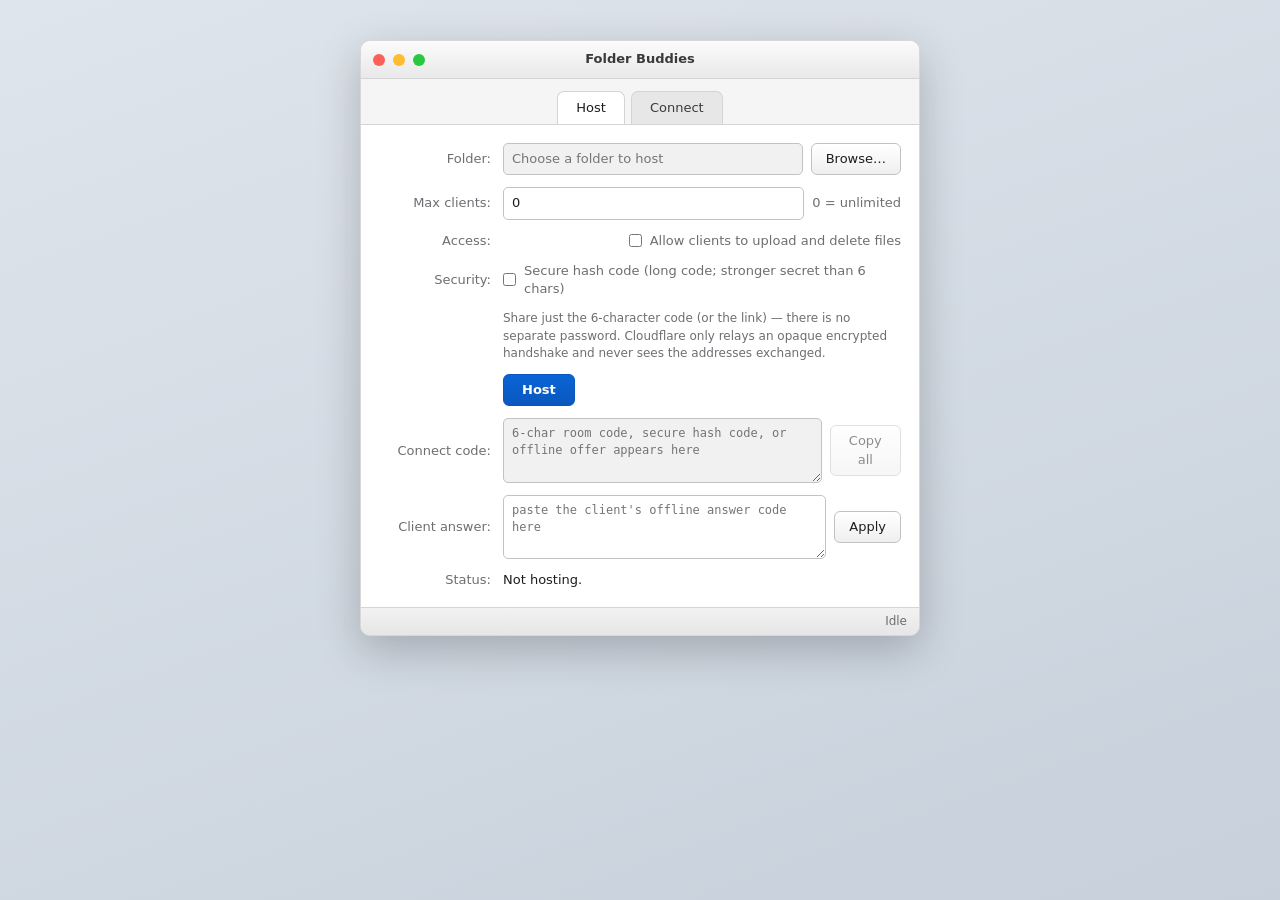
==== commit f6ebd0be: "added firebase support as a server fallback" ====
--- a/web/index.html
+++ b/web/index.html
@@ -52,6 +52,14 @@
         </div>
 
         <div class="row">
+          <label for="secureHash">Security:</label>
+          <label class="checkline">
+            <input id="secureHash" type="checkbox">
+            Secure hash code (long code; stronger secret than 6 chars)
+          </label>
+        </div>
+
+        <div class="row">
           <span></span>
           <p class="note">Share just the 6-character code (or the link) — there is no separate
           password. Cloudflare only relays an opaque encrypted handshake and never sees the
@@ -66,7 +74,7 @@
         <div class="row">
           <label for="connectCode">Connect code:</label>
           <div class="field">
-            <textarea id="connectCode" readonly placeholder="6-char room code or offline offer appears here" rows="3"></textarea>
+            <textarea id="connectCode" readonly placeholder="6-char room code, secure hash code, or offline offer appears here" rows="3"></textarea>
             <button id="copyAll" type="button" disabled>Copy all</button>
           </div>
         </div>
@@ -90,7 +98,7 @@
       <form onsubmit="return false">
         <div class="row">
           <label for="connectInput">Connect code:</label>
-          <textarea id="connectInput" autocomplete="off" placeholder="paste the 6-char room code, share link, or offline offer code" rows="3"></textarea>
+          <textarea id="connectInput" autocomplete="off" placeholder="paste the 6-char room code, secure hash code, share link, or offline offer code" rows="3"></textarea>
         </div>
 
         <div id="offlineAnswerOutRow" class="row" hidden>
